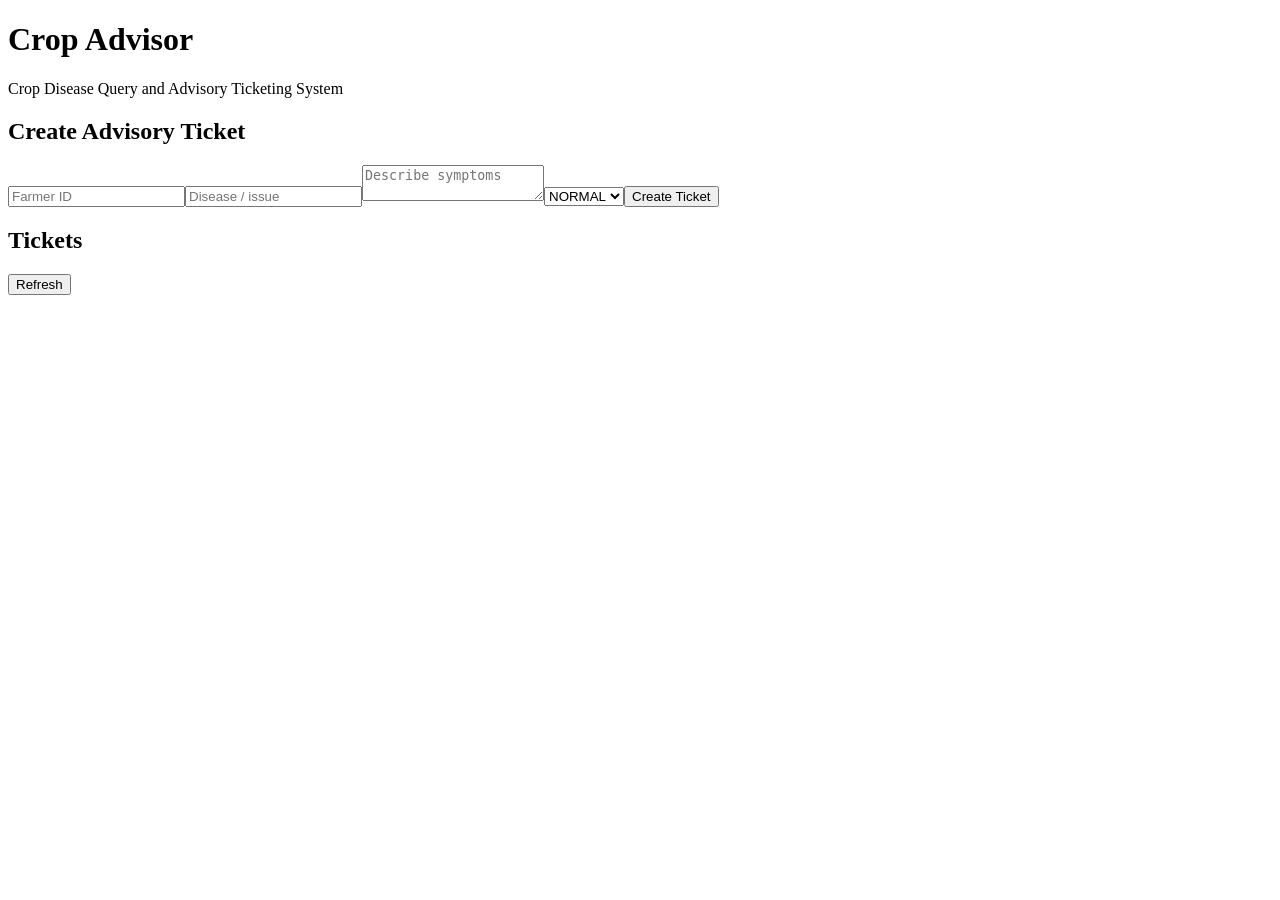
==== frontend/index.html @ 37c34a4b "Add Crop Advisor project files" ====
<!doctype html><html><head><meta charset="UTF-8"><title>Crop Advisor</title><link rel="stylesheet" href="style.css"></head><body><header><h1>Crop Advisor</h1><p>Crop Disease Query and Advisory Ticketing System</p></header><main><section class="card"><h2>Create Advisory Ticket</h2><form id="ticketForm"><input id="farmer" type="number" placeholder="Farmer ID" required><input id="subject" placeholder="Disease / issue" required><textarea id="description" placeholder="Describe symptoms" required></textarea><select id="priority"><option>NORMAL</option><option>HIGH</option><option>URGENT</option></select><button>Create Ticket</button></form><pre id="result"></pre></section><section class="card"><h2>Tickets</h2><button onclick="loadTickets()">Refresh</button><div id="tickets"></div></section></main><script src="app.js"></script></body></html>
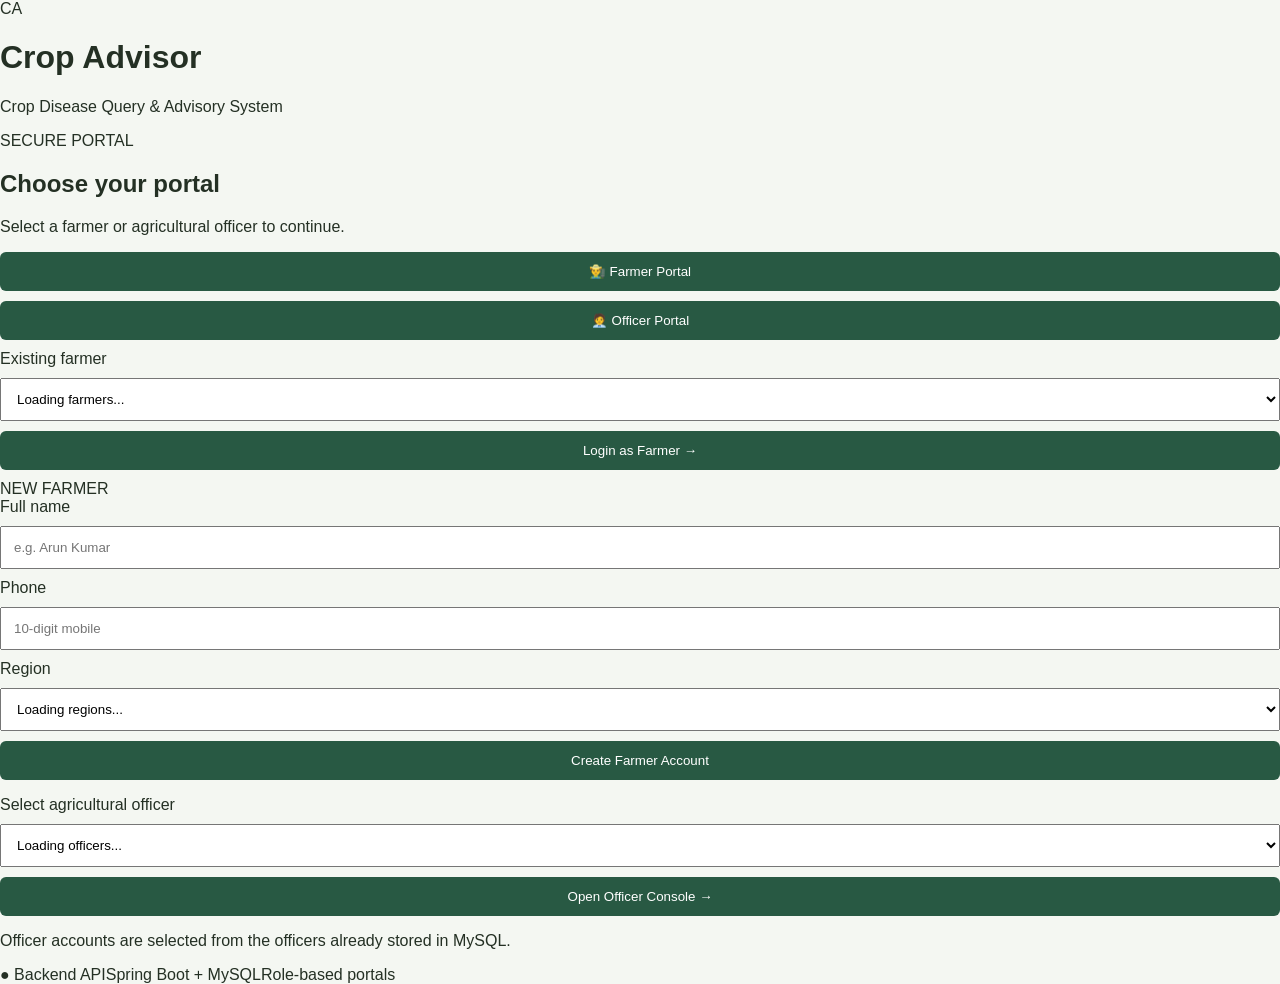
==== commit 63480a33: "Add role-based Crop Advisor portals" ====
--- a/frontend/index.html
+++ b/frontend/index.html
@@ -1 +1,30 @@
-<!doctype html><html><head><meta charset="UTF-8"><title>Crop Advisor</title><link rel="stylesheet" href="style.css"></head><body><header><h1>Crop Advisor</h1><p>Crop Disease Query and Advisory Ticketing System</p></header><main><section class="card"><h2>Create Advisory Ticket</h2><form id="ticketForm"><input id="farmer" type="number" placeholder="Farmer ID" required><input id="subject" placeholder="Disease / issue" required><textarea id="description" placeholder="Describe symptoms" required></textarea><select id="priority"><option>NORMAL</option><option>HIGH</option><option>URGENT</option></select><button>Create Ticket</button></form><pre id="result"></pre></section><section class="card"><h2>Tickets</h2><button onclick="loadTickets()">Refresh</button><div id="tickets"></div></section></main><script src="app.js"></script></body></html>+<!DOCTYPE html>
+<html lang="en">
+<head><meta charset="UTF-8"><meta name="viewport" content="width=device-width,initial-scale=1"><title>Crop Advisor | Login</title><link rel="stylesheet" href="style.css?v=3"></head>
+<body class="login-body">
+<div class="login-shell">
+  <div class="login-brand"><div class="logo">CA</div><div><h1>Crop Advisor</h1><p>Crop Disease Query & Advisory System</p></div></div>
+  <div class="login-card">
+    <div class="login-head"><span class="eyebrow">SECURE PORTAL</span><h2>Choose your portal</h2><p>Select a farmer or agricultural officer to continue.</p></div>
+    <div class="role-tabs"><button class="role-tab active" data-role="farmer">👨‍🌾 Farmer Portal</button><button class="role-tab" data-role="officer">🧑‍💼 Officer Portal</button></div>
+    <section id="farmerLogin" class="login-section">
+      <label>Existing farmer<select id="farmerSelect"><option value="">Loading farmers...</option></select></label>
+      <button class="btn primary wide" id="farmerLoginBtn">Login as Farmer →</button>
+      <div class="divider"><span>NEW FARMER</span></div>
+      <div class="form-grid"><label>Full name<input id="newFarmerName" placeholder="e.g. Arun Kumar"></label><label>Phone<input id="newFarmerPhone" placeholder="10-digit mobile"></label></div>
+      <label>Region<select id="newFarmerRegion"><option value="">Loading regions...</option></select></label>
+      <button class="btn secondary wide" id="registerFarmerBtn">Create Farmer Account</button>
+      <p id="loginMessage" class="message"></p>
+    </section>
+    <section id="officerLogin" class="login-section hidden">
+      <label>Select agricultural officer<select id="officerSelect"><option value="">Loading officers...</option></select></label>
+      <button class="btn primary wide" id="officerLoginBtn">Open Officer Console →</button>
+      <p class="hint">Officer accounts are selected from the officers already stored in MySQL.</p>
+      <p id="officerMessage" class="message"></p>
+    </section>
+  </div>
+  <div class="login-footer"><span>● Backend API</span><span>Spring Boot + MySQL</span><span>Role-based portals</span></div>
+</div>
+<script src="app.js?v=3"></script>
+<script>window.addEventListener('DOMContentLoaded',()=>PortalUI.initLogin());</script>
+</body></html>
--- a/frontend/style.css
+++ b/frontend/style.css
@@ -0,0 +1 @@
+body{font-family:Arial;margin:0;background:#f4f7f2;color:#243024}header{padding:30px;background:#285943;color:white}main{max-width:1000px;margin:30px auto;display:grid;gap:20px}.card{background:white;padding:24px;border-radius:12px;box-shadow:0 2px 12px #0001}input,textarea,select,button{display:block;width:100%;box-sizing:border-box;margin:10px 0;padding:12px}textarea{min-height:120px}button{background:#285943;color:white;border:0;border-radius:6px;cursor:pointer}article{padding:14px;border-bottom:1px solid #ddd}
